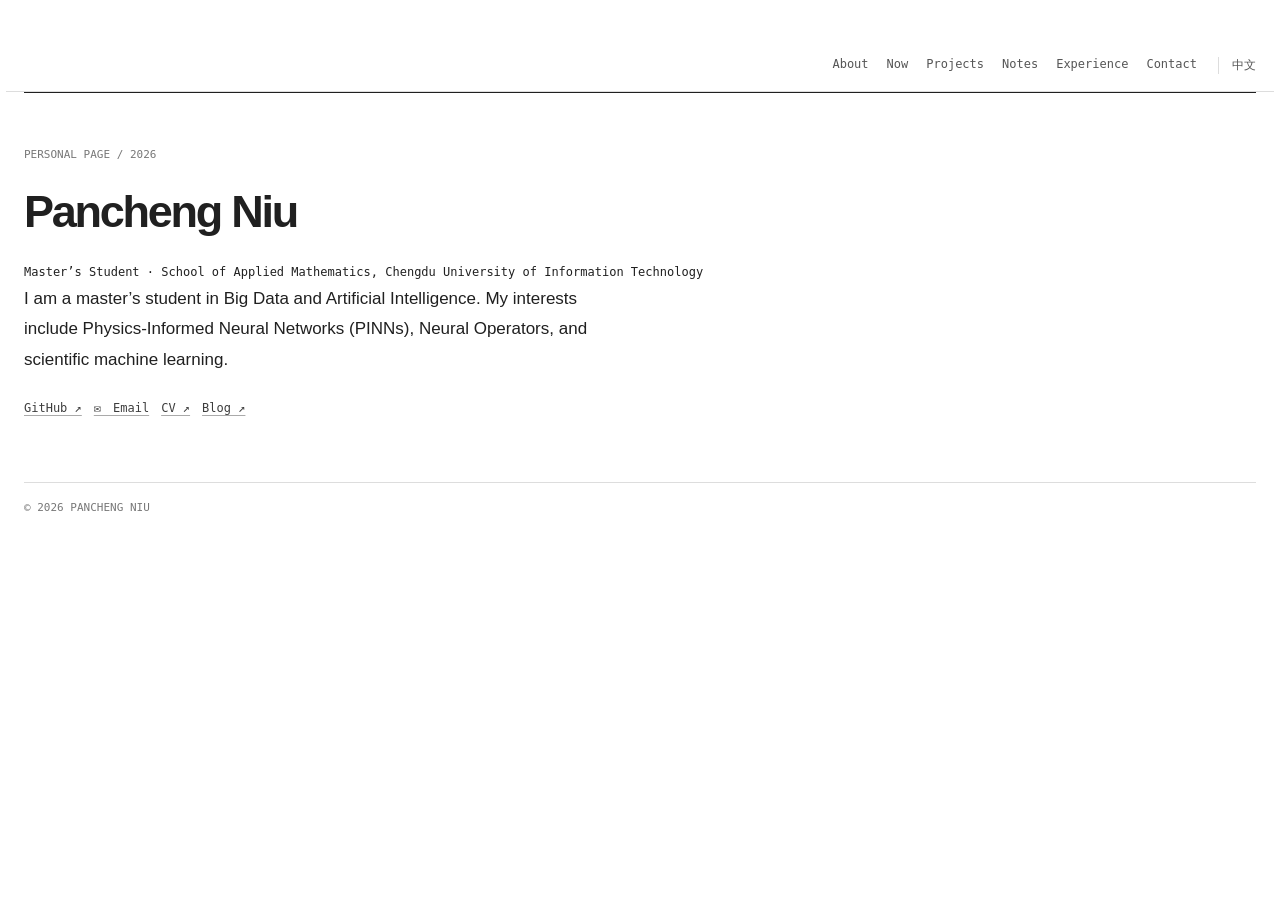
==== index.html @ 140b7eee "Initial personal website" ====
<!doctype html>
<html lang="zh-CN">
  <head>
    <meta charset="UTF-8" />
    <meta http-equiv="refresh" content="0; url=01-academic.html" />
    <title>你的名字</title>
  </head>
  <body>
    <p>正在打开主页：<a href="01-academic.html">点击进入</a></p>
  </body>
</html>
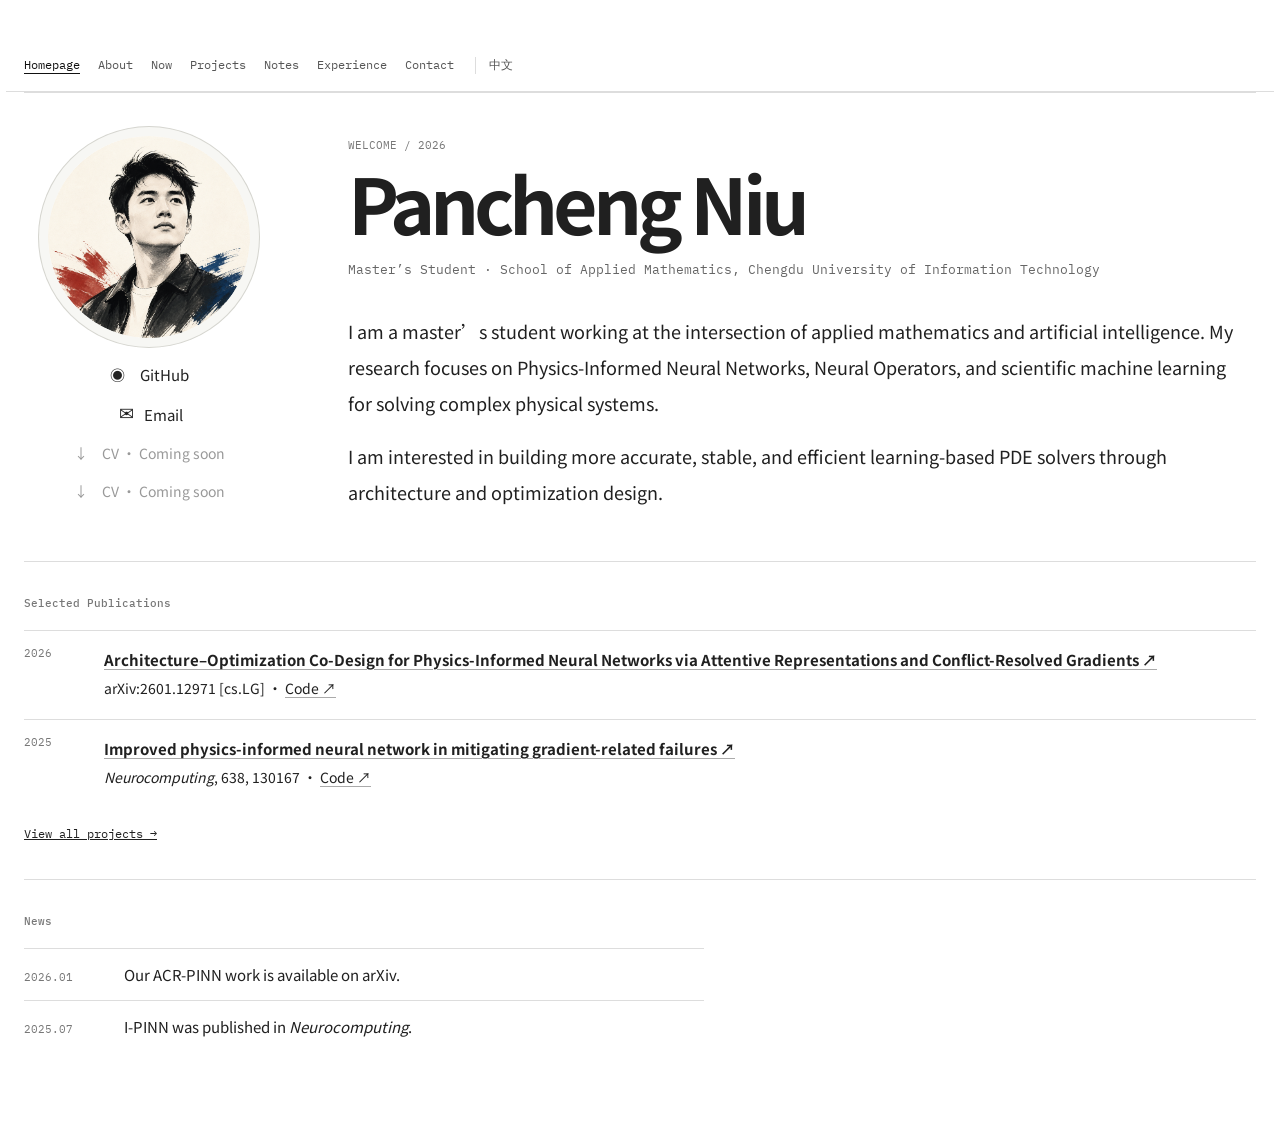
==== commit 501eb87b: "Add academic homepage and left navigation" ====
--- a/index.html
+++ b/index.html
@@ -1,11 +1 @@
-<!doctype html>
-<html lang="zh-CN">
-  <head>
-    <meta charset="UTF-8" />
-    <meta http-equiv="refresh" content="0; url=01-academic.html" />
-    <title>你的名字</title>
-  </head>
-  <body>
-    <p>正在打开主页：<a href="01-academic.html">点击进入</a></p>
-  </body>
-</html>
+<!doctype html><html lang="en"><head><meta charset="UTF-8"><meta name="viewport" content="width=device-width,initial-scale=1"><meta name="description" content="Pancheng Niu — Master’s Student in Applied Mathematics and AI"><title>Pancheng Niu | Homepage</title><link rel="preconnect" href="https://fonts.googleapis.com"><link rel="preconnect" href="https://fonts.gstatic.com" crossorigin><link href="https://fonts.googleapis.com/css2?family=IBM+Plex+Mono:wght@400;500&family=Noto+Sans+SC:wght@400;500;600;700&display=swap" rel="stylesheet"><link rel="stylesheet" href="layouts.css"><link rel="stylesheet" href="academic-color.css"></head><body class="academic"><main><header><a href="index.html">Pancheng Niu</a><nav><a class="active" href="index.html">Homepage</a><a href="about.html">About</a><a href="now.html">Now</a><a href="projects.html">Projects</a><a href="notes.html">Notes</a><a href="experience.html">Experience</a><a href="contact.html">Contact</a></nav></header><section class="home-intro"><aside><div class="home-avatar"></div><div class="profile-links"><a href="https://github.com/PanChengN" target="_blank" rel="noopener noreferrer">◉　GitHub</a><a href="mailto:niupancheng@163.com">✉　Email</a><span class="cv-placeholder">↓　CV · Coming soon</span></div></aside><div><p class="kicker">WELCOME / 2026</p><h1>Pancheng Niu</h1><p class="profile-role">Master’s Student · School of Applied Mathematics, Chengdu University of Information Technology</p><p class="home-copy">I am a master’s student working at the intersection of applied mathematics and artificial intelligence. My research focuses on Physics-Informed Neural Networks, Neural Operators, and scientific machine learning for solving complex physical systems.</p><p class="home-copy">I am interested in building more accurate, stable, and efficient learning-based PDE solvers through architecture and optimization design.</p></div></section><section class="home-section"><h2>Selected Publications</h2><article><time>2026</time><div><b><a href="https://arxiv.org/abs/2601.12971" target="_blank" rel="noopener noreferrer">Architecture–Optimization Co-Design for Physics-Informed Neural Networks via Attentive Representations and Conflict-Resolved Gradients ↗</a></b><p>arXiv:2601.12971 [cs.LG] · <a href="https://github.com/PanChengN/ACR-PINN" target="_blank" rel="noopener noreferrer">Code ↗</a></p></div></article><article><time>2025</time><div><b><a href="https://doi.org/10.1016/j.neucom.2025.130167" target="_blank" rel="noopener noreferrer">Improved physics-informed neural network in mitigating gradient-related failures ↗</a></b><p><em>Neurocomputing</em>, 638, 130167 · <a href="https://github.com/PanChengN/I-PINN" target="_blank" rel="noopener noreferrer">Code ↗</a></p></div></article><a class="home-more" href="projects.html">View all projects →</a></section><section class="home-section home-news"><h2>News</h2><p><time>2026.01</time>　Our ACR-PINN work is available on arXiv.</p><p><time>2025.07</time>　I-PINN was published in <em>Neurocomputing</em>.</p></section></main><script src="language.js"></script></body></html>
--- a/layouts.css
+++ b/layouts.css
@@ -0,0 +1 @@
+*{box-sizing:border-box}body{margin:0}.academic{--ink:#202020;--line:#ddd;font:15px/1.8 'Noto Sans SC',sans-serif;color:var(--ink)}.academic main{max-width:800px;margin:auto;padding:40px 24px}.academic header{display:flex;justify-content:space-between;padding-bottom:40px;font:12px 'IBM Plex Mono',monospace}.academic a{color:inherit}.academic .hero{border-top:1px solid;padding:55px 0 65px}.academic .kicker,.academic h2,.academic time,.academic footer{font:11px 'IBM Plex Mono',monospace;color:#747474}.academic h1{font-size:45px;letter-spacing:-.05em;margin:10px 0}.academic .role{font-family:'IBM Plex Mono',monospace;font-size:12px}.academic .hero>p:not(.kicker):not(.role){max-width:600px;font-size:17px}.academic .links{font:12px 'IBM Plex Mono',monospace;margin-top:25px;color:#176c48}.academic section:not(.hero){border-top:1px solid var(--line);padding:34px 0}.academic h2{font-weight:400;margin:0 0 20px}.academic section>p{max-width:680px;margin:0}.academic article{display:grid;grid-template-columns:80px 1fr;border-top:1px solid var(--line);padding:15px 0}.academic article:last-child{border-bottom:1px solid var(--line)}.academic article p{font-size:14px;margin:3px 0}.academic .note{border-top:1px solid var(--line);padding:13px 0;font:13px 'IBM Plex Mono',monospace}.academic footer{border-top:1px solid var(--line);padding-top:18px}.editorial{background:#f6f2e9;color:#1c1b18;font-family:'Noto Sans SC',sans-serif}.editorial main{max-width:1120px;margin:auto;padding:30px}.editorial header{display:flex;justify-content:space-between;font:13px 'DM Mono',monospace}.editorial header a{font-size:18px}.editorial a{color:inherit}.ed-hero{min-height:570px;position:relative;padding-top:100px;border-bottom:1px solid}.ed-hero>p:first-child,.label{font:11px 'DM Mono',monospace}.ed-hero h1{font-size:clamp(66px,10vw,140px);line-height:.84;letter-spacing:-.07em;margin:45px 0}.ed-hero h1 em{font-family:'DM Serif Display','Noto Serif SC',serif;font-weight:400}.ed-hero .intro{font-size:17px;max-width:360px}.circle{position:absolute;right:8%;bottom:70px;width:114px;height:114px;border:1px solid;border-radius:50%;display:grid;place-content:center;text-align:center;font:10px/1.5 'DM Mono',monospace}.ed-work{padding:30px 0 90px}.ed-work article{display:grid;grid-template-columns:210px 1fr 30px;align-items:center;border-bottom:1px solid;padding:20px 0}.block{height:115px;display:grid;place-content:center;font:15px 'DM Mono',monospace}.orange{background:#e89460}.blue{background:#a9c8db}.green{background:#b8ce89}.ed-work h2{font-size:29px;margin:0;letter-spacing:-.05em}.ed-work p{margin:4px 0;font:12px 'DM Mono',monospace}.ed-work b{font-size:24px;font-weight:400}.ed-about{border-top:1px solid;padding:32px 0 90px}.ed-about h2{max-width:770px;font-size:clamp(30px,4.5vw,59px);letter-spacing:-.06em;line-height:1.15}.ed-about a{font:12px 'DM Mono',monospace}.editorial footer{border-top:1px solid;padding-top:15px;font:12px 'DM Mono',monospace}.editorial footer span{float:right}.terminal{background:#101412;color:#d2dec7;font:15px/1.8 'IBM Plex Mono','Noto Sans SC',monospace}.terminal main{max-width:780px;margin:auto;padding:42px 24px}.terminal header{display:flex;justify-content:space-between;color:#81d49a;font-size:12px;margin-bottom:68px}.terminal header a,.terminal a{color:#8ce3a5}.command{color:#80c991;margin:31px 0 7px}.terminal h1{font-size:clamp(35px,7vw,60px);line-height:1.1;margin:0;color:#fff;letter-spacing:-.06em}.terminal i{font-style:normal;color:#80c991}.output{margin:0;max-width:620px}.terminal .links{color:#8ce3a5}.now{border-left:2px solid #80c991;background:#151d18;padding:14px 18px}.now span{color:#80c991;font-size:11px}.now p{margin:3px 0}.terminal-list{border-top:1px solid #334137}.terminal-list article{display:grid;grid-template-columns:78px 1fr;border-bottom:1px solid #334137;padding:15px 0}.terminal-list span{color:#7e8d80;font-size:12px}.terminal-list p{grid-column:2;margin:3px 0 0;color:#aab4a6;font-size:13px}.blink i{animation:blink 1s step-end infinite}@keyframes blink{50%{opacity:0}}.terminal footer{color:#728071;font-size:11px;margin-top:70px}@media(max-width:620px){.academic main,.editorial main,.terminal main{padding-left:18px;padding-right:18px}.academic header nav{display:none}.ed-hero{min-height:480px;padding-top:60px}.ed-hero h1{margin:35px 0}.circle{right:3%;bottom:40px;width:85px;height:85px;font-size:8px}.ed-work article{grid-template-columns:100px 1fr 25px}.block{height:75px}.ed-work h2{font-size:20px}.terminal header{margin-bottom:45px}.terminal-list article{grid-template-columns:55px 1fr}}
--- a/academic-color.css
+++ b/academic-color.css
@@ -0,0 +1,26 @@
+/* Final minimal monochrome theme. */
+.academic{min-height:100vh;background:#fff;color:#202020}
+.academic .hero{background:transparent;border-top:1px solid #202020;padding-left:0;padding-right:0}
+.academic .hero:after{display:none}
+.academic .links{color:#3d3d3d}
+.academic article{padding-left:0;padding-right:0;background:transparent!important}
+.academic .kicker,.academic h2,.academic time,.academic footer{color:#777}
+.academic section:not(.hero),.academic article,.academic .note,.academic footer{border-color:#ddd}
+.academic main{min-height:100vh}
+.academic .page-section{min-height:calc(100vh - 90px);padding:88px 0 80px;border-top:1px solid #202020}.academic .page-section h1{font-size:clamp(42px,7vw,68px);letter-spacing:-.06em;margin:12px 0 38px}.academic .page-section>p:not(.kicker):not(.note){font-size:18px;line-height:2;max-width:680px}.academic .page-section .now-grid{max-width:680px}.academic .page-section article{max-width:680px}
+.academic .profile-page{display:grid;grid-template-columns:250px minmax(0,1fr);gap:74px;min-height:calc(100vh - 90px);padding:72px 0;border-top:1px solid #202020}.academic .photo-placeholder{width:220px;aspect-ratio:1;background:linear-gradient(140deg,#eeeee9,#d7d7d0);border-radius:50%;border:9px solid #f7f7f4;box-shadow:0 0 0 1px #d5d5cf;display:grid;place-items:center;color:#777;text-align:center;font:13px/1.5 'IBM Plex Mono',monospace}.academic .profile-links{display:grid;gap:13px;margin-top:36px}.academic .profile-links a{color:#222;text-decoration:none;font-size:15px}.academic .profile-links a:hover{text-decoration:underline;text-underline-offset:4px}.academic .profile-content{max-width:630px}.academic .profile-content h1{font-size:clamp(42px,7vw,70px);letter-spacing:-.065em;line-height:1;margin:12px 0 20px}.academic .profile-role{font:13px 'IBM Plex Mono',monospace;color:#666;margin:0 0 35px}.academic .profile-content>p:not(.kicker):not(.profile-role){font-size:18px;line-height:2;margin:0 0 18px}.academic .profile-meta{border-top:1px solid #ddd;margin-top:42px;padding-top:16px;display:grid;grid-template-columns:repeat(3,1fr);gap:14px}.academic .profile-meta span{font:11px 'IBM Plex Mono',monospace;color:#777}.academic .profile-meta p{font-size:14px;margin:4px 0 0}
+.academic header{position:sticky;top:0;z-index:10;margin:0 -18px;padding:17px 18px;background:rgba(255,255,255,.94);border-bottom:1px solid #ddd;backdrop-filter:blur(8px)}
+.academic header>a{display:none}.academic header{justify-content:flex-start}
+.academic header nav{display:flex;gap:18px}.academic header nav a{font:12px 'IBM Plex Mono',monospace;color:#555;text-decoration:none}.academic header nav a:hover{color:#111;text-decoration:underline;text-underline-offset:4px}
+.academic header nav a.active{color:#111;text-decoration:underline;text-underline-offset:4px}
+.academic .lang-toggle{border:0;border-left:1px solid #ddd;margin-left:3px;padding:0 0 0 13px;background:transparent;color:#555;font:12px 'IBM Plex Mono',monospace;cursor:pointer}.academic .lang-toggle:hover{color:#111}
+.academic header a,.academic .links a,.academic article a,.academic .note a,.academic #contact a,.academic footer a{color:inherit;text-decoration-color:#aaa;text-underline-offset:3px}
+.academic .now-grid{display:grid;grid-template-columns:repeat(3,1fr);gap:16px;border-top:1px solid #ddd;border-bottom:1px solid #ddd;padding:15px 0}.academic .now-grid p{margin:0;font-size:14px}.academic .now-grid span{display:block;color:#777;font:11px 'IBM Plex Mono',monospace;margin-bottom:5px}
+@media(max-width:620px){.academic header{margin:0 -18px;padding:14px 18px}.academic header nav{display:flex;gap:12px;overflow-x:auto;white-space:nowrap}.academic header nav a{font-size:10px}.academic .now-grid{grid-template-columns:1fr;gap:14px}.academic .profile-page{grid-template-columns:1fr;gap:42px;padding:48px 0}.academic .photo-placeholder{width:175px}.academic .profile-links{margin-top:24px}.academic .profile-content>p:not(.kicker):not(.profile-role){font-size:16px}.academic .profile-meta{grid-template-columns:1fr;gap:14px}}
+.academic .profile-side{display:flex;flex-direction:column;align-items:center}.academic .photo-placeholder{background:#efede6 url('assets/pancheng-niu-avatar.png') center/cover no-repeat}.academic .photo-placeholder span{display:none}.academic .profile-links{width:220px;margin-top:8px}.academic .profile-links a{display:flex;justify-content:center}
+.academic .profile-links .cv-placeholder{display:flex;justify-content:center;color:#999;font-size:14px}
+.academic .profile-links .email-icon{display:inline-grid;place-items:center;width:21px;height:21px;font-size:18px;line-height:1;margin-right:7px}
+.academic main{max-width:1400px}
+.academic .page-section>p:not(.kicker):not(.note),.academic .page-section .now-grid,.academic .page-section article{max-width:1100px}.academic .profile-content{max-width:900px}
+.academic #projects .page-section article,.academic .page-section article{max-width:1280px}
+.academic .home-intro{display:grid;grid-template-columns:250px minmax(0,1fr);gap:74px;padding:70px 0 65px;border-top:1px solid #202020}.academic .home-avatar{width:220px;aspect-ratio:1;border-radius:50%;border:9px solid #f7f7f4;box-shadow:0 0 0 1px #d5d5cf;background:#efede6 url('assets/pancheng-niu-avatar.png') center/cover no-repeat}.academic .home-intro aside{display:flex;flex-direction:column;align-items:center}.academic .home-intro .profile-links{width:220px;margin-top:14px}.academic .home-intro .profile-links a{display:flex;justify-content:center}.academic .home-intro h1{font-size:clamp(44px,6vw,78px);line-height:1;letter-spacing:-.065em;margin:12px 0 20px}.academic .home-copy{max-width:900px;font-size:18px;line-height:2;margin:0 0 17px}.academic .home-section{padding:37px 0 46px;border-top:1px solid #ddd;max-width:1280px}.academic .home-section h2{font:500 11px 'IBM Plex Mono',monospace;color:#777;margin:0 0 20px}.academic .home-section article{max-width:none}.academic .home-more{display:inline-block;margin-top:18px;color:#202020;font:12px 'IBM Plex Mono',monospace}.academic .home-news p{margin:0;padding:12px 0;border-top:1px solid #ddd}.academic .home-news time{display:inline-block;width:85px}@media(max-width:620px){.academic .home-intro{grid-template-columns:1fr;gap:40px;padding:48px 0}.academic .home-intro .home-avatar{width:175px}.academic .home-copy{font-size:16px}.academic .home-section{padding:30px 0}.academic .home-news time{width:76px}}
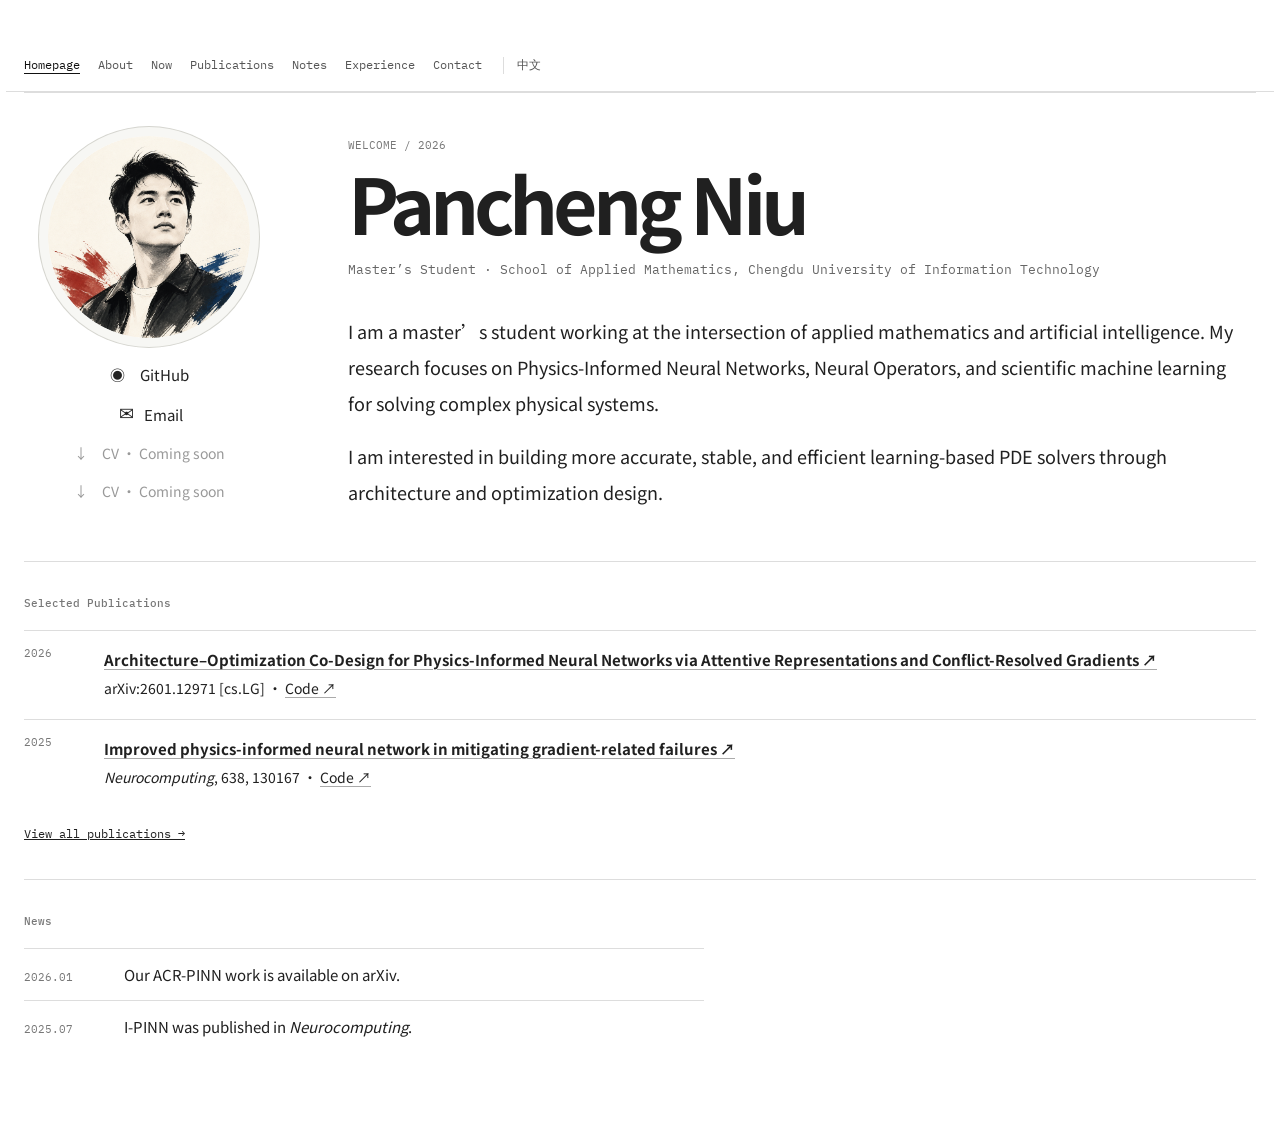
==== commit f45df234: "Rename projects navigation to publications" ====
--- a/index.html
+++ b/index.html
@@ -1 +1 @@
-<!doctype html><html lang="en"><head><meta charset="UTF-8"><meta name="viewport" content="width=device-width,initial-scale=1"><meta name="description" content="Pancheng Niu — Master’s Student in Applied Mathematics and AI"><title>Pancheng Niu | Homepage</title><link rel="preconnect" href="https://fonts.googleapis.com"><link rel="preconnect" href="https://fonts.gstatic.com" crossorigin><link href="https://fonts.googleapis.com/css2?family=IBM+Plex+Mono:wght@400;500&family=Noto+Sans+SC:wght@400;500;600;700&display=swap" rel="stylesheet"><link rel="stylesheet" href="layouts.css"><link rel="stylesheet" href="academic-color.css"></head><body class="academic"><main><header><a href="index.html">Pancheng Niu</a><nav><a class="active" href="index.html">Homepage</a><a href="about.html">About</a><a href="now.html">Now</a><a href="projects.html">Projects</a><a href="notes.html">Notes</a><a href="experience.html">Experience</a><a href="contact.html">Contact</a></nav></header><section class="home-intro"><aside><div class="home-avatar"></div><div class="profile-links"><a href="https://github.com/PanChengN" target="_blank" rel="noopener noreferrer">◉　GitHub</a><a href="mailto:niupancheng@163.com">✉　Email</a><span class="cv-placeholder">↓　CV · Coming soon</span></div></aside><div><p class="kicker">WELCOME / 2026</p><h1>Pancheng Niu</h1><p class="profile-role">Master’s Student · School of Applied Mathematics, Chengdu University of Information Technology</p><p class="home-copy">I am a master’s student working at the intersection of applied mathematics and artificial intelligence. My research focuses on Physics-Informed Neural Networks, Neural Operators, and scientific machine learning for solving complex physical systems.</p><p class="home-copy">I am interested in building more accurate, stable, and efficient learning-based PDE solvers through architecture and optimization design.</p></div></section><section class="home-section"><h2>Selected Publications</h2><article><time>2026</time><div><b><a href="https://arxiv.org/abs/2601.12971" target="_blank" rel="noopener noreferrer">Architecture–Optimization Co-Design for Physics-Informed Neural Networks via Attentive Representations and Conflict-Resolved Gradients ↗</a></b><p>arXiv:2601.12971 [cs.LG] · <a href="https://github.com/PanChengN/ACR-PINN" target="_blank" rel="noopener noreferrer">Code ↗</a></p></div></article><article><time>2025</time><div><b><a href="https://doi.org/10.1016/j.neucom.2025.130167" target="_blank" rel="noopener noreferrer">Improved physics-informed neural network in mitigating gradient-related failures ↗</a></b><p><em>Neurocomputing</em>, 638, 130167 · <a href="https://github.com/PanChengN/I-PINN" target="_blank" rel="noopener noreferrer">Code ↗</a></p></div></article><a class="home-more" href="projects.html">View all projects →</a></section><section class="home-section home-news"><h2>News</h2><p><time>2026.01</time>　Our ACR-PINN work is available on arXiv.</p><p><time>2025.07</time>　I-PINN was published in <em>Neurocomputing</em>.</p></section></main><script src="language.js"></script></body></html>
+<!doctype html><html lang="en"><head><meta charset="UTF-8"><meta name="viewport" content="width=device-width,initial-scale=1"><meta name="description" content="Pancheng Niu — Master’s Student in Applied Mathematics and AI"><title>Pancheng Niu | Homepage</title><link rel="preconnect" href="https://fonts.googleapis.com"><link rel="preconnect" href="https://fonts.gstatic.com" crossorigin><link href="https://fonts.googleapis.com/css2?family=IBM+Plex+Mono:wght@400;500&family=Noto+Sans+SC:wght@400;500;600;700&display=swap" rel="stylesheet"><link rel="stylesheet" href="layouts.css"><link rel="stylesheet" href="academic-color.css"></head><body class="academic"><main><header><a href="index.html">Pancheng Niu</a><nav><a class="active" href="index.html">Homepage</a><a href="about.html">About</a><a href="now.html">Now</a><a href="projects.html">Publications</a><a href="notes.html">Notes</a><a href="experience.html">Experience</a><a href="contact.html">Contact</a></nav></header><section class="home-intro"><aside><div class="home-avatar"></div><div class="profile-links"><a href="https://github.com/PanChengN" target="_blank" rel="noopener noreferrer">◉　GitHub</a><a href="mailto:niupancheng@163.com">✉　Email</a><span class="cv-placeholder">↓　CV · Coming soon</span></div></aside><div><p class="kicker">WELCOME / 2026</p><h1>Pancheng Niu</h1><p class="profile-role">Master’s Student · School of Applied Mathematics, Chengdu University of Information Technology</p><p class="home-copy">I am a master’s student working at the intersection of applied mathematics and artificial intelligence. My research focuses on Physics-Informed Neural Networks, Neural Operators, and scientific machine learning for solving complex physical systems.</p><p class="home-copy">I am interested in building more accurate, stable, and efficient learning-based PDE solvers through architecture and optimization design.</p></div></section><section class="home-section"><h2>Selected Publications</h2><article><time>2026</time><div><b><a href="https://arxiv.org/abs/2601.12971" target="_blank" rel="noopener noreferrer">Architecture–Optimization Co-Design for Physics-Informed Neural Networks via Attentive Representations and Conflict-Resolved Gradients ↗</a></b><p>arXiv:2601.12971 [cs.LG] · <a href="https://github.com/PanChengN/ACR-PINN" target="_blank" rel="noopener noreferrer">Code ↗</a></p></div></article><article><time>2025</time><div><b><a href="https://doi.org/10.1016/j.neucom.2025.130167" target="_blank" rel="noopener noreferrer">Improved physics-informed neural network in mitigating gradient-related failures ↗</a></b><p><em>Neurocomputing</em>, 638, 130167 · <a href="https://github.com/PanChengN/I-PINN" target="_blank" rel="noopener noreferrer">Code ↗</a></p></div></article><a class="home-more" href="projects.html">View all publications →</a></section><section class="home-section home-news"><h2>News</h2><p><time>2026.01</time>　Our ACR-PINN work is available on arXiv.</p><p><time>2025.07</time>　I-PINN was published in <em>Neurocomputing</em>.</p></section></main><script src="language.js"></script></body></html>
--- a/academic-color.css
+++ b/academic-color.css
@@ -24,3 +24,6 @@
 .academic .page-section>p:not(.kicker):not(.note),.academic .page-section .now-grid,.academic .page-section article{max-width:1100px}.academic .profile-content{max-width:900px}
 .academic #projects .page-section article,.academic .page-section article{max-width:1280px}
 .academic .home-intro{display:grid;grid-template-columns:250px minmax(0,1fr);gap:74px;padding:70px 0 65px;border-top:1px solid #202020}.academic .home-avatar{width:220px;aspect-ratio:1;border-radius:50%;border:9px solid #f7f7f4;box-shadow:0 0 0 1px #d5d5cf;background:#efede6 url('assets/pancheng-niu-avatar.png') center/cover no-repeat}.academic .home-intro aside{display:flex;flex-direction:column;align-items:center}.academic .home-intro .profile-links{width:220px;margin-top:14px}.academic .home-intro .profile-links a{display:flex;justify-content:center}.academic .home-intro h1{font-size:clamp(44px,6vw,78px);line-height:1;letter-spacing:-.065em;margin:12px 0 20px}.academic .home-copy{max-width:900px;font-size:18px;line-height:2;margin:0 0 17px}.academic .home-section{padding:37px 0 46px;border-top:1px solid #ddd;max-width:1280px}.academic .home-section h2{font:500 11px 'IBM Plex Mono',monospace;color:#777;margin:0 0 20px}.academic .home-section article{max-width:none}.academic .home-more{display:inline-block;margin-top:18px;color:#202020;font:12px 'IBM Plex Mono',monospace}.academic .home-news p{margin:0;padding:12px 0;border-top:1px solid #ddd}.academic .home-news time{display:inline-block;width:85px}@media(max-width:620px){.academic .home-intro{grid-template-columns:1fr;gap:40px;padding:48px 0}.academic .home-intro .home-avatar{width:175px}.academic .home-copy{font-size:16px}.academic .home-section{padding:30px 0}.academic .home-news time{width:76px}}
+.academic .publications{max-width:1360px}.academic .publication-list{border-top:1px solid #ddd;padding-top:8px}.academic .publication-list article{display:grid;grid-template-columns:22px minmax(0,1fr);gap:10px;max-width:none;padding:18px 0 20px;border-bottom:0}.academic .pub-bullet{font-size:23px;line-height:1.3;color:#4d5359}.academic .pub-title,.academic .pub-authors,.academic .pub-venue{margin:0}.academic .pub-title{font-size:20px;line-height:1.5;font-weight:500;color:#4d5359}.academic .pub-title a{color:inherit;text-decoration:none}.academic .pub-title a:hover,.academic .pub-venue a:hover{text-decoration:underline;text-underline-offset:4px}.academic .pub-tag{display:inline-block;border-radius:5px;padding:1px 7px;color:#fff;font:500 13px 'IBM Plex Mono',monospace;vertical-align:2px;text-shadow:0 1px 1px rgba(0,0,0,.18)}.academic .pub-tag.green{background:#20cf70}.academic .pub-tag.amber{background:#c99a1c}.academic .pub-authors{margin-top:4px;font-size:19px;line-height:1.5;color:#4d5359}.academic .pub-authors strong{font-weight:700;color:#30363b}.academic .pub-venue{margin-top:3px;font-size:18px;line-height:1.5;color:#4d5359}.academic .pub-venue em{font-weight:600}.academic .pub-venue span{color:#d51c47;font-weight:600}.academic .pub-venue a{color:#4d5359;text-underline-offset:3px}@media(max-width:620px){.academic .pub-title{font-size:17px}.academic .pub-authors,.academic .pub-venue{font-size:16px}.academic .publication-list article{grid-template-columns:14px minmax(0,1fr);gap:7px}.academic .pub-tag{font-size:11px}}
+.academic .pub-venue .code-link{color:#226ab1;font-weight:600}
+.academic .pub-legend{display:flex;gap:9px;align-items:center;margin:-18px 0 26px;font:12px 'IBM Plex Mono',monospace;color:#777}.academic .pub-legend b{font-weight:500}.academic .legend-preprint{color:#20a95d}.academic .legend-published{color:#a87c10}.academic .legend-code{color:#226ab1}
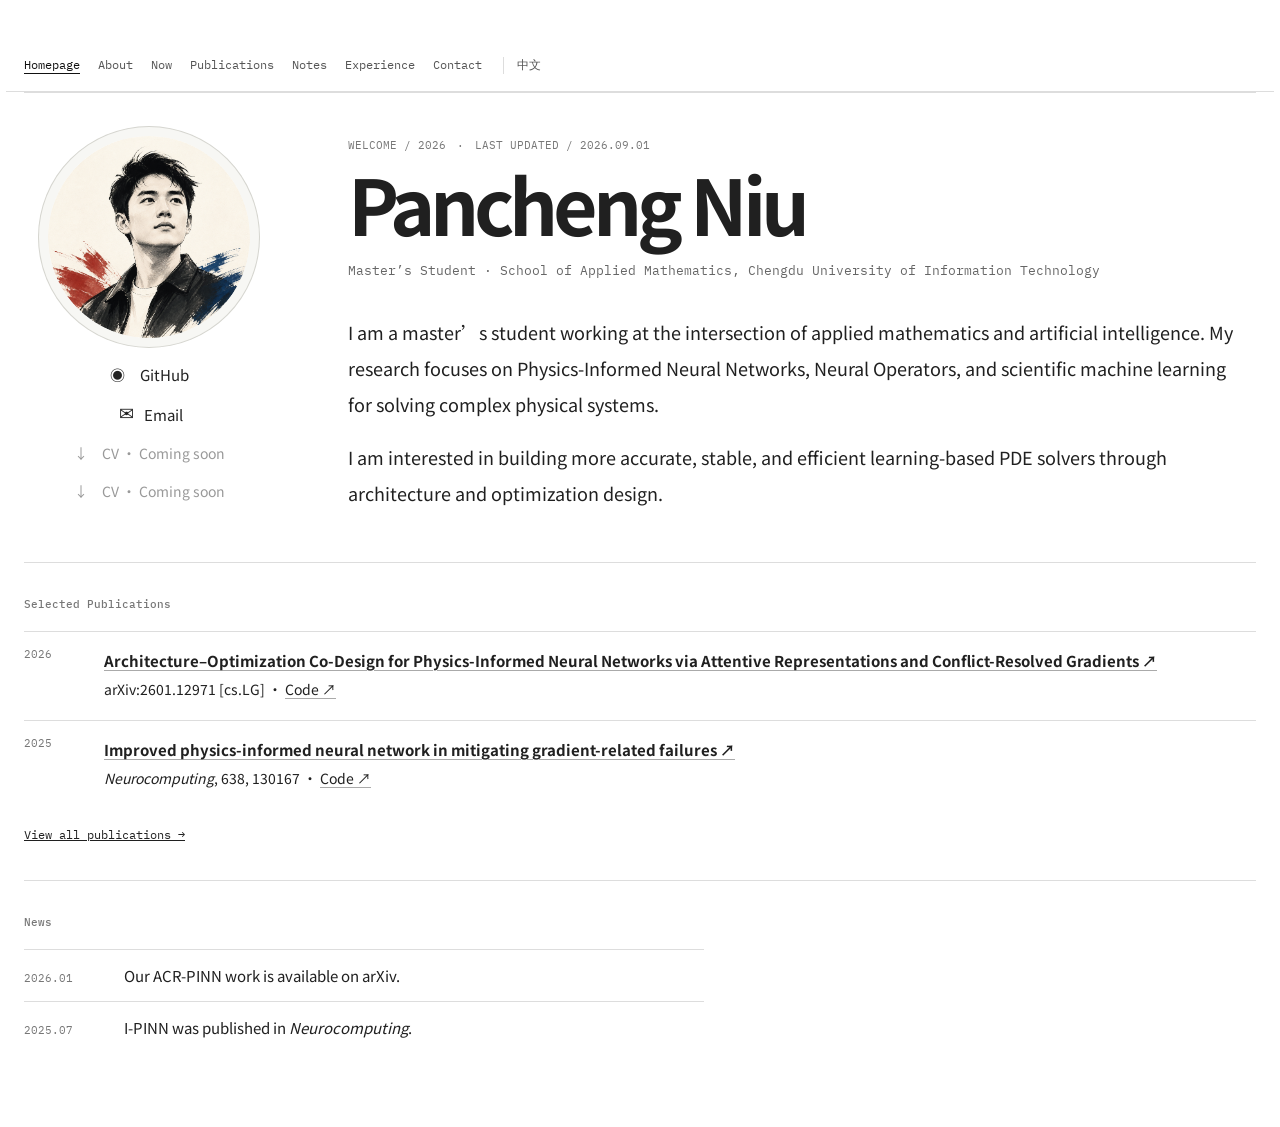
==== commit e9f71ae9: "Show homepage last updated date" ====
--- a/index.html
+++ b/index.html
@@ -1 +1 @@
-<!doctype html><html lang="en"><head><meta charset="UTF-8"><meta name="viewport" content="width=device-width,initial-scale=1"><meta name="description" content="Pancheng Niu — Master’s Student in Applied Mathematics and AI"><title>Pancheng Niu | Homepage</title><link rel="preconnect" href="https://fonts.googleapis.com"><link rel="preconnect" href="https://fonts.gstatic.com" crossorigin><link href="https://fonts.googleapis.com/css2?family=IBM+Plex+Mono:wght@400;500&family=Noto+Sans+SC:wght@400;500;600;700&display=swap" rel="stylesheet"><link rel="stylesheet" href="layouts.css"><link rel="stylesheet" href="academic-color.css"></head><body class="academic"><main><header><a href="index.html">Pancheng Niu</a><nav><a class="active" href="index.html">Homepage</a><a href="about.html">About</a><a href="now.html">Now</a><a href="projects.html">Publications</a><a href="notes.html">Notes</a><a href="experience.html">Experience</a><a href="contact.html">Contact</a></nav></header><section class="home-intro"><aside><div class="home-avatar"></div><div class="profile-links"><a href="https://github.com/PanChengN" target="_blank" rel="noopener noreferrer">◉　GitHub</a><a href="mailto:niupancheng@163.com">✉　Email</a><span class="cv-placeholder">↓　CV · Coming soon</span></div></aside><div><p class="kicker">WELCOME / 2026</p><h1>Pancheng Niu</h1><p class="profile-role">Master’s Student · School of Applied Mathematics, Chengdu University of Information Technology</p><p class="home-copy">I am a master’s student working at the intersection of applied mathematics and artificial intelligence. My research focuses on Physics-Informed Neural Networks, Neural Operators, and scientific machine learning for solving complex physical systems.</p><p class="home-copy">I am interested in building more accurate, stable, and efficient learning-based PDE solvers through architecture and optimization design.</p></div></section><section class="home-section"><h2>Selected Publications</h2><article><time>2026</time><div><b><a href="https://arxiv.org/abs/2601.12971" target="_blank" rel="noopener noreferrer">Architecture–Optimization Co-Design for Physics-Informed Neural Networks via Attentive Representations and Conflict-Resolved Gradients ↗</a></b><p>arXiv:2601.12971 [cs.LG] · <a href="https://github.com/PanChengN/ACR-PINN" target="_blank" rel="noopener noreferrer">Code ↗</a></p></div></article><article><time>2025</time><div><b><a href="https://doi.org/10.1016/j.neucom.2025.130167" target="_blank" rel="noopener noreferrer">Improved physics-informed neural network in mitigating gradient-related failures ↗</a></b><p><em>Neurocomputing</em>, 638, 130167 · <a href="https://github.com/PanChengN/I-PINN" target="_blank" rel="noopener noreferrer">Code ↗</a></p></div></article><a class="home-more" href="projects.html">View all publications →</a></section><section class="home-section home-news"><h2>News</h2><p><time>2026.01</time>　Our ACR-PINN work is available on arXiv.</p><p><time>2025.07</time>　I-PINN was published in <em>Neurocomputing</em>.</p></section></main><script src="language.js"></script></body></html>
+<!doctype html><html lang="en"><head><meta charset="UTF-8"><meta name="viewport" content="width=device-width,initial-scale=1"><meta name="description" content="Pancheng Niu — Master’s Student in Applied Mathematics and AI"><title>Pancheng Niu | Homepage</title><link rel="preconnect" href="https://fonts.googleapis.com"><link rel="preconnect" href="https://fonts.gstatic.com" crossorigin><link href="https://fonts.googleapis.com/css2?family=IBM+Plex+Mono:wght@400;500&family=Noto+Sans+SC:wght@400;500;600;700&display=swap" rel="stylesheet"><link rel="stylesheet" href="layouts.css"><link rel="stylesheet" href="academic-color.css"></head><body class="academic"><main><header><a href="index.html">Pancheng Niu</a><nav><a class="active" href="index.html">Homepage</a><a href="about.html">About</a><a href="now.html">Now</a><a href="projects.html">Publications</a><a href="notes.html">Notes</a><a href="experience.html">Experience</a><a href="contact.html">Contact</a></nav></header><section class="home-intro"><aside><div class="home-avatar"></div><div class="profile-links"><a href="https://github.com/PanChengN" target="_blank" rel="noopener noreferrer">◉　GitHub</a><a href="mailto:niupancheng@163.com">✉　Email</a><span class="cv-placeholder">↓　CV · Coming soon</span></div></aside><div><p class="kicker">WELCOME / 2026　·　LAST UPDATED / 2026.09.01</p><h1>Pancheng Niu</h1><p class="profile-role">Master’s Student · School of Applied Mathematics, Chengdu University of Information Technology</p><p class="home-copy">I am a master’s student working at the intersection of applied mathematics and artificial intelligence. My research focuses on Physics-Informed Neural Networks, Neural Operators, and scientific machine learning for solving complex physical systems.</p><p class="home-copy">I am interested in building more accurate, stable, and efficient learning-based PDE solvers through architecture and optimization design.</p></div></section><section class="home-section"><h2>Selected Publications</h2><article><time>2026</time><div><b><a href="https://arxiv.org/abs/2601.12971" target="_blank" rel="noopener noreferrer">Architecture–Optimization Co-Design for Physics-Informed Neural Networks via Attentive Representations and Conflict-Resolved Gradients ↗</a></b><p>arXiv:2601.12971 [cs.LG] · <a href="https://github.com/PanChengN/ACR-PINN" target="_blank" rel="noopener noreferrer">Code ↗</a></p></div></article><article><time>2025</time><div><b><a href="https://doi.org/10.1016/j.neucom.2025.130167" target="_blank" rel="noopener noreferrer">Improved physics-informed neural network in mitigating gradient-related failures ↗</a></b><p><em>Neurocomputing</em>, 638, 130167 · <a href="https://github.com/PanChengN/I-PINN" target="_blank" rel="noopener noreferrer">Code ↗</a></p></div></article><a class="home-more" href="projects.html">View all publications →</a></section><section class="home-section home-news"><h2>News</h2><p><time>2026.01</time>　Our ACR-PINN work is available on arXiv.</p><p><time>2025.07</time>　I-PINN was published in <em>Neurocomputing</em>.</p></section></main><script src="language.js"></script></body></html>
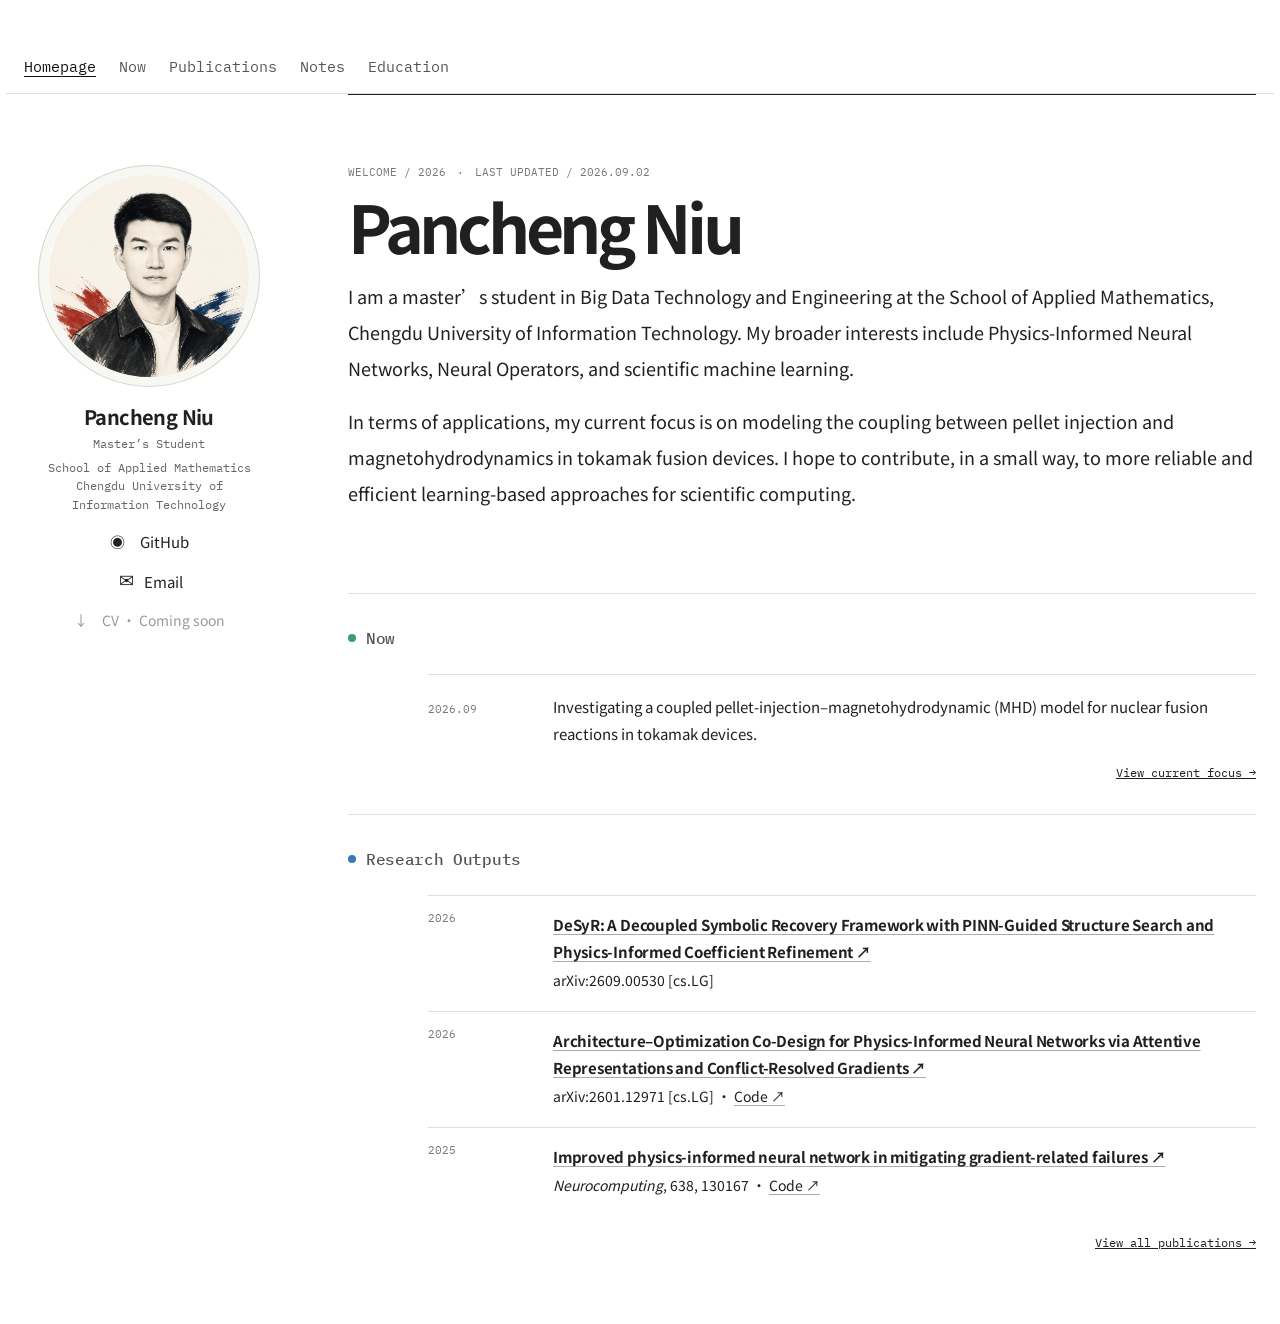
==== commit 805b9cce: "Add DeSyR preprint" ====
--- a/index.html
+++ b/index.html
@@ -1 +1,71 @@
-<!doctype html><html lang="en"><head><meta charset="UTF-8"><meta name="viewport" content="width=device-width,initial-scale=1"><meta name="description" content="Pancheng Niu — Master’s Student in Applied Mathematics and AI"><title>Pancheng Niu | Homepage</title><link rel="preconnect" href="https://fonts.googleapis.com"><link rel="preconnect" href="https://fonts.gstatic.com" crossorigin><link href="https://fonts.googleapis.com/css2?family=IBM+Plex+Mono:wght@400;500&family=Noto+Sans+SC:wght@400;500;600;700&display=swap" rel="stylesheet"><link rel="stylesheet" href="layouts.css"><link rel="stylesheet" href="academic-color.css"></head><body class="academic"><main><header><a href="index.html">Pancheng Niu</a><nav><a class="active" href="index.html">Homepage</a><a href="about.html">About</a><a href="now.html">Now</a><a href="projects.html">Publications</a><a href="notes.html">Notes</a><a href="experience.html">Experience</a><a href="contact.html">Contact</a></nav></header><section class="home-intro"><aside><div class="home-avatar"></div><div class="profile-links"><a href="https://github.com/PanChengN" target="_blank" rel="noopener noreferrer">◉　GitHub</a><a href="mailto:niupancheng@163.com">✉　Email</a><span class="cv-placeholder">↓　CV · Coming soon</span></div></aside><div><p class="kicker">WELCOME / 2026　·　LAST UPDATED / 2026.09.01</p><h1>Pancheng Niu</h1><p class="profile-role">Master’s Student · School of Applied Mathematics, Chengdu University of Information Technology</p><p class="home-copy">I am a master’s student working at the intersection of applied mathematics and artificial intelligence. My research focuses on Physics-Informed Neural Networks, Neural Operators, and scientific machine learning for solving complex physical systems.</p><p class="home-copy">I am interested in building more accurate, stable, and efficient learning-based PDE solvers through architecture and optimization design.</p></div></section><section class="home-section"><h2>Selected Publications</h2><article><time>2026</time><div><b><a href="https://arxiv.org/abs/2601.12971" target="_blank" rel="noopener noreferrer">Architecture–Optimization Co-Design for Physics-Informed Neural Networks via Attentive Representations and Conflict-Resolved Gradients ↗</a></b><p>arXiv:2601.12971 [cs.LG] · <a href="https://github.com/PanChengN/ACR-PINN" target="_blank" rel="noopener noreferrer">Code ↗</a></p></div></article><article><time>2025</time><div><b><a href="https://doi.org/10.1016/j.neucom.2025.130167" target="_blank" rel="noopener noreferrer">Improved physics-informed neural network in mitigating gradient-related failures ↗</a></b><p><em>Neurocomputing</em>, 638, 130167 · <a href="https://github.com/PanChengN/I-PINN" target="_blank" rel="noopener noreferrer">Code ↗</a></p></div></article><a class="home-more" href="projects.html">View all publications →</a></section><section class="home-section home-news"><h2>News</h2><p><time>2026.01</time>　Our ACR-PINN work is available on arXiv.</p><p><time>2025.07</time>　I-PINN was published in <em>Neurocomputing</em>.</p></section></main><script src="language.js"></script></body></html>
+<!doctype html>
+<html lang="en">
+<head>
+  <meta charset="UTF-8">
+  <meta name="viewport" content="width=device-width,initial-scale=1">
+  <meta name="description" content="Pancheng Niu — Master's student in scientific machine learning">
+  <title>Pancheng Niu | Homepage</title>
+  <link rel="preconnect" href="https://fonts.googleapis.com">
+  <link rel="preconnect" href="https://fonts.gstatic.com" crossorigin>
+  <link href="https://fonts.googleapis.com/css2?family=IBM+Plex+Mono:wght@400;500&family=Noto+Sans+SC:wght@400;500;600;700&display=swap" rel="stylesheet">
+  <link rel="stylesheet" href="layouts.css">
+  <link rel="stylesheet" href="academic-color.css">
+</head>
+<body class="academic">
+  <main>
+    <header>
+      <a href="index.html">Pancheng Niu</a>
+      <nav>
+        <a class="active" href="index.html">Homepage</a>
+        <a href="now.html">Now</a>
+        <a href="projects.html">Publications</a>
+        <a href="notes.html">Notes</a>
+        <a href="experience.html">Education</a>
+      </nav>
+    </header>
+    <section class="home-intro">
+      <aside>
+        <div class="home-avatar"></div>
+        <div class="profile-links">
+          <a href="https://github.com/PanChengN" target="_blank" rel="noopener noreferrer">◉　GitHub</a>
+          <a href="mailto:niupancheng@163.com">✉　Email</a>
+          <span class="cv-placeholder">↓　CV · Coming soon</span>
+        </div>
+      </aside>
+      <div>
+        <p class="kicker">WELCOME / 2026　·　LAST UPDATED / 2026.09.02</p>
+        <h1>Pancheng Niu</h1>
+        <p class="profile-role">Master’s Student · School of Applied Mathematics, Chengdu University of Information Technology</p>
+        <p class="home-copy">I am a master’s student in Big Data Technology and Engineering at the School of Applied Mathematics, Chengdu University of Information Technology. My broader interests include Physics-Informed Neural Networks, Neural Operators, and scientific machine learning.</p>
+        <p class="home-copy">In terms of applications, my current focus is on modeling the coupling between pellet injection and magnetohydrodynamics in tokamak fusion devices. I hope to contribute, in a small way, to more reliable and efficient learning-based approaches for scientific computing.</p>
+      </div>
+    </section>
+    <section class="home-section">
+      <h2>Research Outputs</h2>
+      <article>
+        <time>2026</time>
+        <div>
+          <b><a href="https://arxiv.org/abs/2609.00530" target="_blank" rel="noopener noreferrer">DeSyR: A Decoupled Symbolic Recovery Framework with PINN-Guided Structure Search and Physics-Informed Coefficient Refinement ↗</a></b>
+          <p>arXiv:2609.00530 [cs.LG]</p>
+        </div>
+      </article>
+      <article>
+        <time>2026</time>
+        <div>
+          <b><a href="https://arxiv.org/abs/2601.12971" target="_blank" rel="noopener noreferrer">Architecture–Optimization Co-Design for Physics-Informed Neural Networks via Attentive Representations and Conflict-Resolved Gradients ↗</a></b>
+          <p>arXiv:2601.12971 [cs.LG] · <a href="https://github.com/PanChengN/ACR-PINN" target="_blank" rel="noopener noreferrer">Code ↗</a></p>
+        </div>
+      </article>
+      <article>
+        <time>2025</time>
+        <div>
+          <b><a href="https://doi.org/10.1016/j.neucom.2025.130167" target="_blank" rel="noopener noreferrer">Improved physics-informed neural network in mitigating gradient-related failures ↗</a></b>
+          <p><em>Neurocomputing</em>, 638, 130167 · <a href="https://github.com/PanChengN/I-PINN" target="_blank" rel="noopener noreferrer">Code ↗</a></p>
+        </div>
+      </article>
+      <a class="home-more" href="projects.html">View all publications →</a>
+    </section>
+  </main>
+  <script src="language.js"></script>
+</body>
+</html>
--- a/academic-color.css
+++ b/academic-color.css
@@ -1,5 +1,7 @@
 /* Final minimal monochrome theme. */
 .academic{min-height:100vh;background:#fff;color:#202020}
+.academic{opacity:1;transition:opacity .18s ease}
+.academic.language-loading{opacity:0}
 .academic .hero{background:transparent;border-top:1px solid #202020;padding-left:0;padding-right:0}
 .academic .hero:after{display:none}
 .academic .links{color:#3d3d3d}
@@ -17,13 +19,127 @@
 .academic header a,.academic .links a,.academic article a,.academic .note a,.academic #contact a,.academic footer a{color:inherit;text-decoration-color:#aaa;text-underline-offset:3px}
 .academic .now-grid{display:grid;grid-template-columns:repeat(3,1fr);gap:16px;border-top:1px solid #ddd;border-bottom:1px solid #ddd;padding:15px 0}.academic .now-grid p{margin:0;font-size:14px}.academic .now-grid span{display:block;color:#777;font:11px 'IBM Plex Mono',monospace;margin-bottom:5px}
 @media(max-width:620px){.academic header{margin:0 -18px;padding:14px 18px}.academic header nav{display:flex;gap:12px;overflow-x:auto;white-space:nowrap}.academic header nav a{font-size:10px}.academic .now-grid{grid-template-columns:1fr;gap:14px}.academic .profile-page{grid-template-columns:1fr;gap:42px;padding:48px 0}.academic .photo-placeholder{width:175px}.academic .profile-links{margin-top:24px}.academic .profile-content>p:not(.kicker):not(.profile-role){font-size:16px}.academic .profile-meta{grid-template-columns:1fr;gap:14px}}
-.academic .profile-side{display:flex;flex-direction:column;align-items:center}.academic .photo-placeholder{background:#efede6 url('assets/pancheng-niu-avatar.png') center/cover no-repeat}.academic .photo-placeholder span{display:none}.academic .profile-links{width:220px;margin-top:8px}.academic .profile-links a{display:flex;justify-content:center}
+.academic .profile-side{display:flex;flex-direction:column;align-items:center}.academic .photo-placeholder{background:#efede6 url('assets/pancheng-niu-avatar-v2.png') center/cover no-repeat}.academic .photo-placeholder span{display:none}.academic .profile-links{width:220px;margin-top:8px}.academic .profile-links a{display:flex;justify-content:center}
 .academic .profile-links .cv-placeholder{display:flex;justify-content:center;color:#999;font-size:14px}
 .academic .profile-links .email-icon{display:inline-grid;place-items:center;width:21px;height:21px;font-size:18px;line-height:1;margin-right:7px}
 .academic main{max-width:1400px}
 .academic .page-section>p:not(.kicker):not(.note),.academic .page-section .now-grid,.academic .page-section article{max-width:1100px}.academic .profile-content{max-width:900px}
 .academic #projects .page-section article,.academic .page-section article{max-width:1280px}
-.academic .home-intro{display:grid;grid-template-columns:250px minmax(0,1fr);gap:74px;padding:70px 0 65px;border-top:1px solid #202020}.academic .home-avatar{width:220px;aspect-ratio:1;border-radius:50%;border:9px solid #f7f7f4;box-shadow:0 0 0 1px #d5d5cf;background:#efede6 url('assets/pancheng-niu-avatar.png') center/cover no-repeat}.academic .home-intro aside{display:flex;flex-direction:column;align-items:center}.academic .home-intro .profile-links{width:220px;margin-top:14px}.academic .home-intro .profile-links a{display:flex;justify-content:center}.academic .home-intro h1{font-size:clamp(44px,6vw,78px);line-height:1;letter-spacing:-.065em;margin:12px 0 20px}.academic .home-copy{max-width:900px;font-size:18px;line-height:2;margin:0 0 17px}.academic .home-section{padding:37px 0 46px;border-top:1px solid #ddd;max-width:1280px}.academic .home-section h2{font:500 11px 'IBM Plex Mono',monospace;color:#777;margin:0 0 20px}.academic .home-section article{max-width:none}.academic .home-more{display:inline-block;margin-top:18px;color:#202020;font:12px 'IBM Plex Mono',monospace}.academic .home-news p{margin:0;padding:12px 0;border-top:1px solid #ddd}.academic .home-news time{display:inline-block;width:85px}@media(max-width:620px){.academic .home-intro{grid-template-columns:1fr;gap:40px;padding:48px 0}.academic .home-intro .home-avatar{width:175px}.academic .home-copy{font-size:16px}.academic .home-section{padding:30px 0}.academic .home-news time{width:76px}}
+.academic .home-intro{display:grid;grid-template-columns:250px minmax(0,1fr);gap:74px;padding:70px 0 65px;border-top:1px solid #202020}.academic .home-avatar{width:220px;aspect-ratio:1;border-radius:50%;border:9px solid #f7f7f4;box-shadow:0 0 0 1px #d5d5cf;background:#efede6 url('assets/pancheng-niu-avatar-v2.png') center/cover no-repeat}.academic .home-intro aside{display:flex;flex-direction:column;align-items:center}.academic .home-intro .profile-links{width:220px;margin-top:14px}.academic .home-intro .profile-links a{display:flex;justify-content:center}.academic .home-intro h1{font-size:clamp(44px,6vw,78px);line-height:1;letter-spacing:-.065em;margin:12px 0 20px}.academic .home-copy{max-width:900px;font-size:18px;line-height:2;margin:0 0 17px}.academic .home-section{padding:37px 0 46px;border-top:1px solid #ddd;max-width:1280px}.academic .home-section h2{font:500 11px 'IBM Plex Mono',monospace;color:#777;margin:0 0 20px}.academic .home-section article{max-width:none}.academic .home-more{display:inline-block;margin-top:18px;color:#202020;font:12px 'IBM Plex Mono',monospace}.academic .home-news p{margin:0;padding:12px 0;border-top:1px solid #ddd}.academic .home-news time{display:inline-block;width:85px}@media(max-width:620px){.academic .home-intro{grid-template-columns:1fr;gap:40px;padding:48px 0}.academic .home-intro .home-avatar{width:175px}.academic .home-copy{font-size:16px}.academic .home-section{padding:30px 0}.academic .home-news time{width:76px}}
 .academic .publications{max-width:1360px}.academic .publication-list{border-top:1px solid #ddd;padding-top:8px}.academic .publication-list article{display:grid;grid-template-columns:22px minmax(0,1fr);gap:10px;max-width:none;padding:18px 0 20px;border-bottom:0}.academic .pub-bullet{font-size:23px;line-height:1.3;color:#4d5359}.academic .pub-title,.academic .pub-authors,.academic .pub-venue{margin:0}.academic .pub-title{font-size:20px;line-height:1.5;font-weight:500;color:#4d5359}.academic .pub-title a{color:inherit;text-decoration:none}.academic .pub-title a:hover,.academic .pub-venue a:hover{text-decoration:underline;text-underline-offset:4px}.academic .pub-tag{display:inline-block;border-radius:5px;padding:1px 7px;color:#fff;font:500 13px 'IBM Plex Mono',monospace;vertical-align:2px;text-shadow:0 1px 1px rgba(0,0,0,.18)}.academic .pub-tag.green{background:#20cf70}.academic .pub-tag.amber{background:#c99a1c}.academic .pub-authors{margin-top:4px;font-size:19px;line-height:1.5;color:#4d5359}.academic .pub-authors strong{font-weight:700;color:#30363b}.academic .pub-venue{margin-top:3px;font-size:18px;line-height:1.5;color:#4d5359}.academic .pub-venue em{font-weight:600}.academic .pub-venue span{color:#d51c47;font-weight:600}.academic .pub-venue a{color:#4d5359;text-underline-offset:3px}@media(max-width:620px){.academic .pub-title{font-size:17px}.academic .pub-authors,.academic .pub-venue{font-size:16px}.academic .publication-list article{grid-template-columns:14px minmax(0,1fr);gap:7px}.academic .pub-tag{font-size:11px}}
 .academic .pub-venue .code-link{color:#226ab1;font-weight:600}
+.academic .publications h1{font-size:clamp(42px,5.5vw,58px);margin-bottom:24px}.academic .pub-legend{margin:-4px 0 18px;gap:8px}.academic .pub-legend .pub-tag{font-size:11px;padding:1px 6px}.academic .legend-code-tag{background:#226ab1}.academic .pub-title{font-size:18px}
 .academic .pub-legend{display:flex;gap:9px;align-items:center;margin:-18px 0 26px;font:12px 'IBM Plex Mono',monospace;color:#777}.academic .pub-legend b{font-weight:500}.academic .legend-preprint{color:#20a95d}.academic .legend-published{color:#a87c10}.academic .legend-code{color:#226ab1}
+.academic header nav{gap:23px}.academic header nav a{font-size:15px}.academic .home-intro h1{font-size:clamp(44px,5.3vw,66px)}
+.academic .home-section h2{font-size:16px;letter-spacing:-.02em;color:#555;margin-bottom:26px}
+.academic .home-section h2:before{content:"";display:inline-block;width:8px;height:8px;border-radius:50%;margin:0 10px 2px 0;background:#a8adb2}
+.academic .home-now-preview h2:before{background:#3e9b6b}
+.academic .home-preview:not(.home-now-preview):not(.home-news) h2:before{background:#3977b8}
+.academic .home-news h2:before{background:#c69b2d}
+.academic .home-news>p{max-width:none}
+.academic .home-now-preview>p{max-width:none;white-space:normal}
+.academic .home-now-preview>p{border-top:1px solid #ddd;padding-top:18px}
+@media(max-width:620px){.academic .home-now-preview>p{white-space:normal}}
+.academic .home-section>article,
+.academic .home-section>p,
+.academic .home-section>.home-more{margin-left:120px}
+.academic .home-section>.home-more{display:block;text-align:right}
+.academic .home-section>article{grid-template-columns:105px minmax(0,1fr);column-gap:20px}
+.academic .home-now-preview>p{display:grid;grid-template-columns:105px minmax(0,1fr);column-gap:20px;align-items:baseline}
+.academic .home-now-preview>p time{display:block}
+.academic .home-news>p{display:grid;grid-template-columns:105px minmax(0,1fr);column-gap:20px;align-items:baseline}
+.academic .home-section>article,
+.academic .home-section>p,
+.academic .home-section>.home-more{margin-left:80px}
+.academic .home-section>article{grid-template-columns:90px minmax(0,1fr);column-gap:18px}
+.academic .home-now-preview>p,.academic .home-news>p{grid-template-columns:90px minmax(0,1fr);column-gap:18px}
+.academic .home-section article b{font-size:15px;line-height:1.45;letter-spacing:-.015em}
+.academic .home-section>article{grid-template-columns:105px minmax(0,1fr)!important;column-gap:20px!important}
+.academic .home-now-preview>p,.academic .home-news>p{grid-template-columns:105px minmax(0,1fr)!important;column-gap:20px!important}
+/* Reference-style homepage: profile rail on the left, continuous content on the right. */
+body:has(.home-intro) .academic main,body.academic:has(.home-intro) main{display:grid;grid-template-columns:250px minmax(0,1fr);column-gap:74px}
+body.academic:has(.home-intro) header{grid-column:1 / -1}
+body.academic:has(.home-intro) .home-intro{display:contents}
+body.academic:has(.home-intro) .home-intro>aside{grid-column:1;grid-row:2 / span 8;align-self:start;padding-top:70px}
+body.academic:has(.home-intro) .home-intro>aside{position:sticky;top:96px}
+body.academic:has(.home-intro) .home-intro>div{grid-column:2;grid-row:2}
+body.academic:has(.home-intro) .home-section{grid-column:2}
+body.academic:has(.home-intro) .home-section{width:100%;max-width:none}
+body.academic:has(.home-intro) .home-intro>div{padding:70px 0 65px;border-top:1px solid #202020}
+body.academic:has(.home-intro) .home-intro>div .kicker{margin-top:0}
+body.academic:has(.home-intro) .home-intro>div .profile-role,
+body.academic:has(.home-intro) .home-intro>div .home-copy{margin-left:205px;max-width:calc(100% - 205px)}
+body.academic:has(.home-intro) .home-intro>div .profile-role,
+body.academic:has(.home-intro) .home-intro>div .home-copy{margin-left:80px;max-width:calc(100% - 80px)}
+body.academic:has(.home-intro) .home-intro>div .home-copy{text-align:left}
+body.academic:has(.home-intro) .home-intro>div .profile-role,
+body.academic:has(.home-intro) .home-intro>div .home-copy{margin-left:0;max-width:none}
+body.academic:has(.home-intro) .home-intro>div .profile-role{margin-left:0;max-width:none}
+body.academic:has(.home-intro) .home-intro>div .profile-role{display:none}
+@media(max-width:620px){
+  .academic .home-section>article,
+  .academic .home-section>p,
+  .academic .home-section>.home-more{margin-left:0}
+  .academic .home-section>.home-more{text-align:left}
+  .academic .home-section>article{grid-template-columns:72px minmax(0,1fr);column-gap:12px}
+  .academic .home-now-preview>p,.academic .home-news>p{grid-template-columns:72px minmax(0,1fr);column-gap:12px}
+}
+@media(max-width:900px){
+  body.academic:has(.home-intro) main{display:block}
+  body.academic:has(.home-intro) .home-intro{display:grid}
+  body.academic:has(.home-intro) .home-intro>aside,
+  body.academic:has(.home-intro) .home-intro>div{grid-column:auto;grid-row:auto;padding-top:0}
+  body.academic:has(.home-intro) .home-intro>aside{position:static}
+  body.academic:has(.home-intro) .home-intro>div .profile-role,
+  body.academic:has(.home-intro) .home-intro>div .home-copy{margin-left:0;max-width:900px}
+}
+@media (min-width:621px) and (max-width:900px){
+  .academic .home-section>article,
+  .academic .home-section>p,
+  .academic .home-section>.home-more{margin-left:60px}
+  .academic .home-section>article{grid-template-columns:82px minmax(0,1fr);column-gap:14px}
+  .academic .home-now-preview>p,.academic .home-news>p{grid-template-columns:82px minmax(0,1fr);column-gap:14px}
+  .academic .home-now-preview>p{white-space:normal}
+}
+.academic .home-sidebar-info{width:220px;margin-top:18px;text-align:center}
+.academic .home-sidebar-info strong{display:block;font-size:20px;line-height:1.3;letter-spacing:-.03em}
+.academic .home-sidebar-info span{display:block;margin-top:5px;color:#666;font:12px/1.55 'IBM Plex Mono',monospace}
+.academic .home-preview article:nth-of-type(n+4),.academic .home-preview p:nth-of-type(n+4){display:none}
+.academic .now-grid p{display:grid;grid-template-columns:88px 105px minmax(0,1fr);gap:16px;align-items:baseline;white-space:nowrap}.academic .now-grid .now-date{display:block;margin:0;color:#777;font:11px 'IBM Plex Mono',monospace}.academic .now-grid .now-text{font-size:16px;line-height:1.8}
+@media(max-width:620px){.academic .now-grid p{grid-template-columns:72px 1fr;gap:5px 12px;white-space:normal}.academic .now-grid .now-text{grid-column:2}}
+.academic .page-section .now-grid{max-width:1100px;width:88%;margin-left:0}
+.academic .page-section .now-grid p{white-space:normal}
+.academic .page-section .now-grid .now-text{font:18px/1.7 'Noto Sans SC',sans-serif;color:#202020}
+.academic .notes-list{border-top:1px solid #ddd;max-width:1100px}
+.academic .notes-list article{display:grid;grid-template-columns:105px minmax(0,1fr);column-gap:20px;padding:22px 0;border-bottom:1px solid #ddd}
+.academic .notes-list article h2{margin:0;color:#202020;font:500 20px/1.45 'Noto Sans SC',sans-serif}
+.academic .notes-list article h2 a{color:inherit;text-decoration:none}
+.academic .notes-list article h2 a:hover{text-decoration:underline;text-underline-offset:4px}
+.academic .notes-list article p{margin:5px 0 0;font-size:15px;color:#555}
+.academic .note-content{max-width:780px;margin-left:120px;font-size:17px;line-height:1.9}
+.academic .note-content h2{margin:28px 0 8px;font:600 22px/1.4 'Noto Sans SC',sans-serif;color:#202020}
+.academic .note-content h3{margin:24px 0 6px;font-size:18px}
+.academic .note-content pre{padding:14px 16px;overflow:auto;background:#f5f5f3;font:13px/1.6 'IBM Plex Mono',monospace}
+.academic .note-content code{font-family:'IBM Plex Mono',monospace;font-size:.9em}
+.academic .note-empty{margin-left:120px;color:#777}
+@media(max-width:620px){.academic .notes-list article{grid-template-columns:72px minmax(0,1fr);column-gap:12px}.academic .note-content,.academic .note-empty{margin-left:0;font-size:16px}}
+
+/* Give education entries more breathing room between the date and details. */
+.academic .page-section > article:not(.publication-list article){
+  grid-template-columns:130px minmax(0,1fr);
+  column-gap:28px;
+  padding-top:24px;
+  padding-bottom:24px;
+}
+@media(max-width:620px){
+  .academic .page-section > article:not(.publication-list article){
+    grid-template-columns:92px minmax(0,1fr);
+    column-gap:18px;
+    padding-top:20px;
+    padding-bottom:20px;
+  }
+}
+@media(max-width:900px){
+  .academic .home-section>article{grid-template-columns:82px minmax(0,1fr)!important;column-gap:14px!important}
+  .academic .home-now-preview>p,.academic .home-news>p{grid-template-columns:82px minmax(0,1fr)!important;column-gap:14px!important}
+}
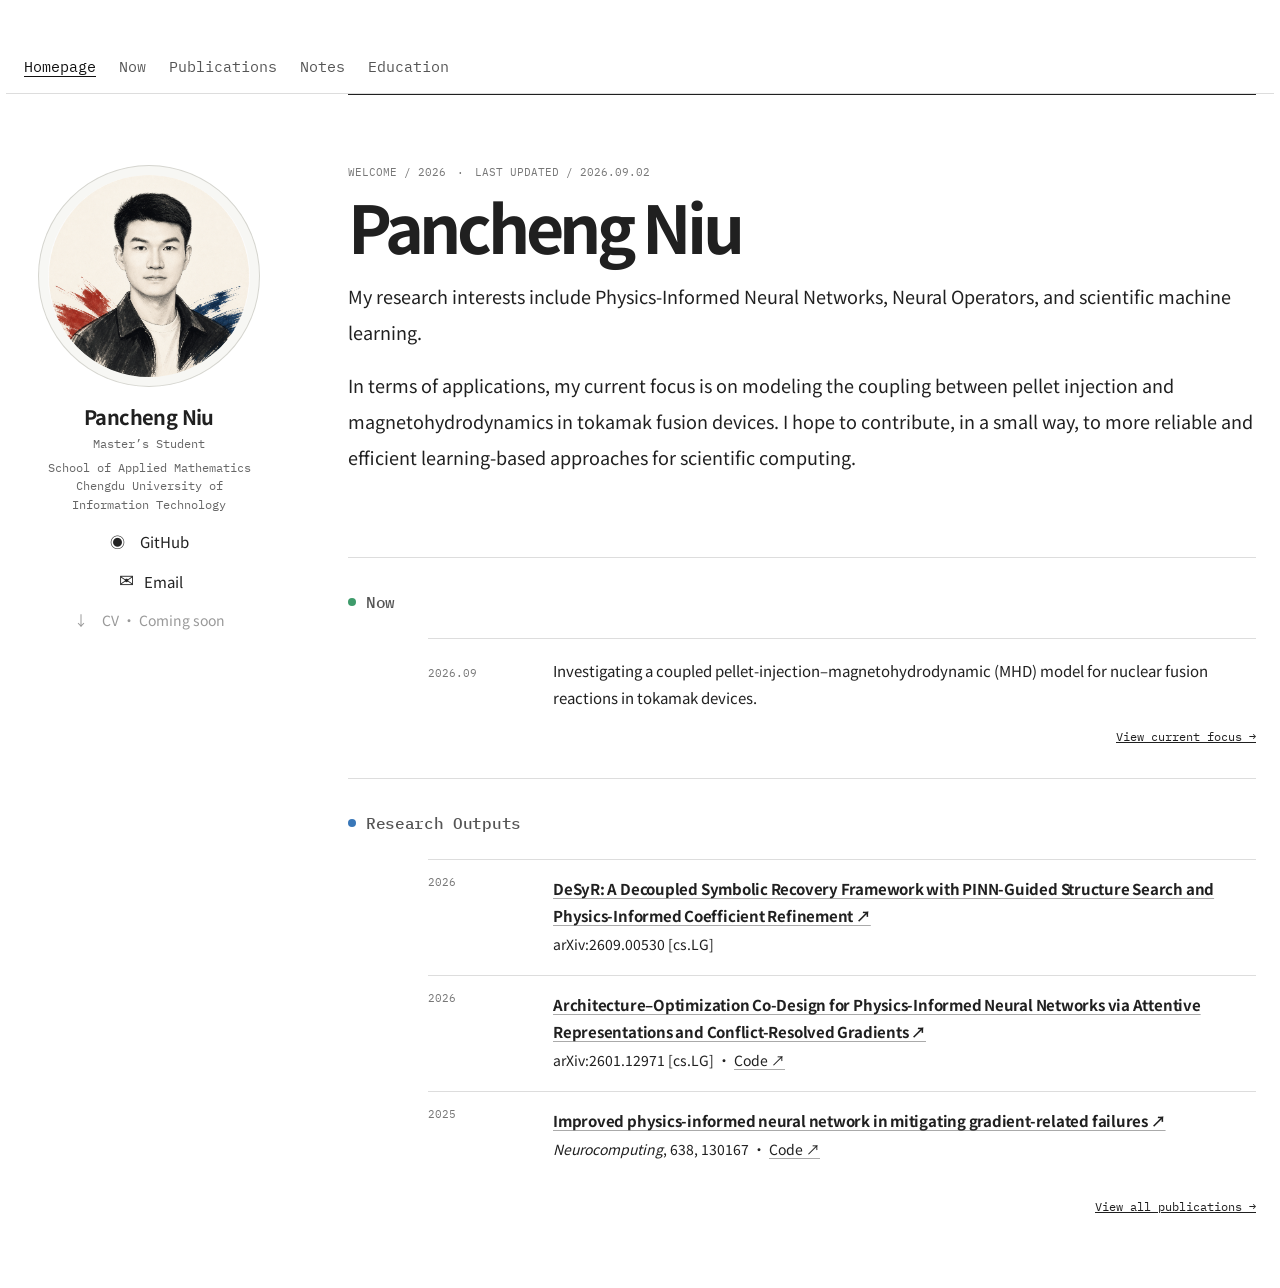
==== commit bab0bb54: "Simplify homepage introduction" ====
--- a/index.html
+++ b/index.html
@@ -36,7 +36,7 @@
         <p class="kicker">WELCOME / 2026　·　LAST UPDATED / 2026.09.02</p>
         <h1>Pancheng Niu</h1>
         <p class="profile-role">Master’s Student · School of Applied Mathematics, Chengdu University of Information Technology</p>
-        <p class="home-copy">I am a master’s student in Big Data Technology and Engineering at the School of Applied Mathematics, Chengdu University of Information Technology. My broader interests include Physics-Informed Neural Networks, Neural Operators, and scientific machine learning.</p>
+        <p class="home-copy">My research interests include Physics-Informed Neural Networks, Neural Operators, and scientific machine learning.</p>
         <p class="home-copy">In terms of applications, my current focus is on modeling the coupling between pellet injection and magnetohydrodynamics in tokamak fusion devices. I hope to contribute, in a small way, to more reliable and efficient learning-based approaches for scientific computing.</p>
       </div>
     </section>
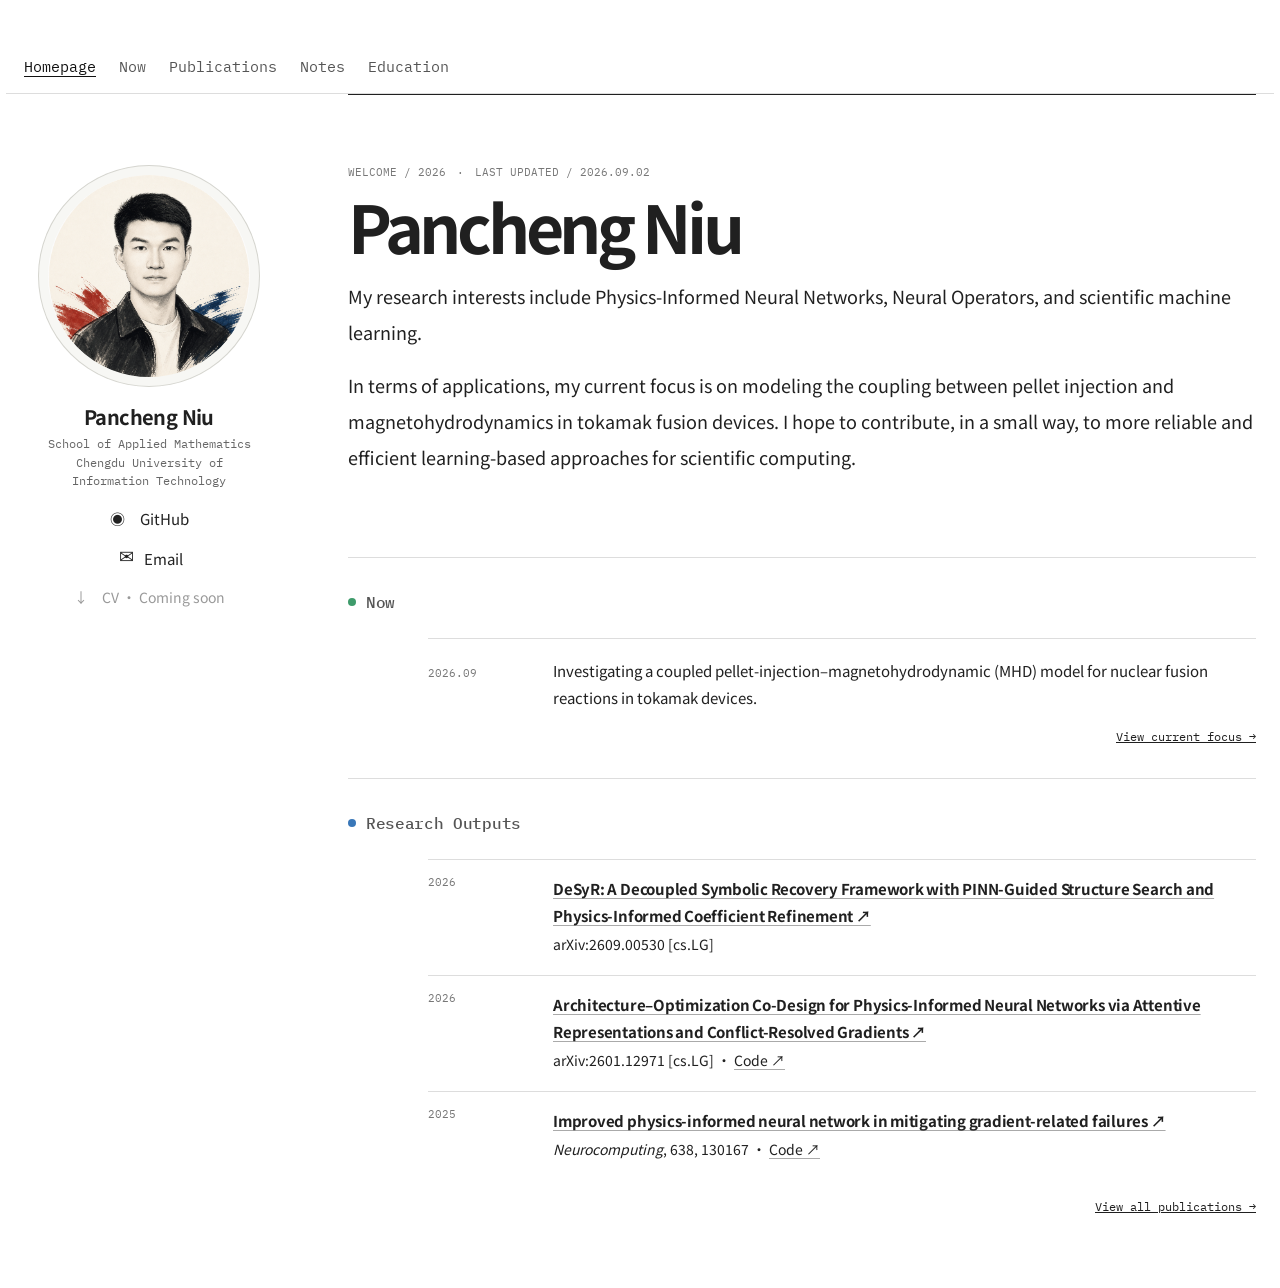
==== commit 92011bab: "Remove student title from homepage" ====
--- a/index.html
+++ b/index.html
@@ -3,7 +3,7 @@
 <head>
   <meta charset="UTF-8">
   <meta name="viewport" content="width=device-width,initial-scale=1">
-  <meta name="description" content="Pancheng Niu — Master's student in scientific machine learning">
+  <meta name="description" content="Pancheng Niu — scientific machine learning researcher">
   <title>Pancheng Niu | Homepage</title>
   <link rel="preconnect" href="https://fonts.googleapis.com">
   <link rel="preconnect" href="https://fonts.gstatic.com" crossorigin>
@@ -35,7 +35,7 @@
       <div>
         <p class="kicker">WELCOME / 2026　·　LAST UPDATED / 2026.09.02</p>
         <h1>Pancheng Niu</h1>
-        <p class="profile-role">Master’s Student · School of Applied Mathematics, Chengdu University of Information Technology</p>
+        <p class="profile-role">School of Applied Mathematics · Chengdu University of Information Technology</p>
         <p class="home-copy">My research interests include Physics-Informed Neural Networks, Neural Operators, and scientific machine learning.</p>
         <p class="home-copy">In terms of applications, my current focus is on modeling the coupling between pellet injection and magnetohydrodynamics in tokamak fusion devices. I hope to contribute, in a small way, to more reliable and efficient learning-based approaches for scientific computing.</p>
       </div>
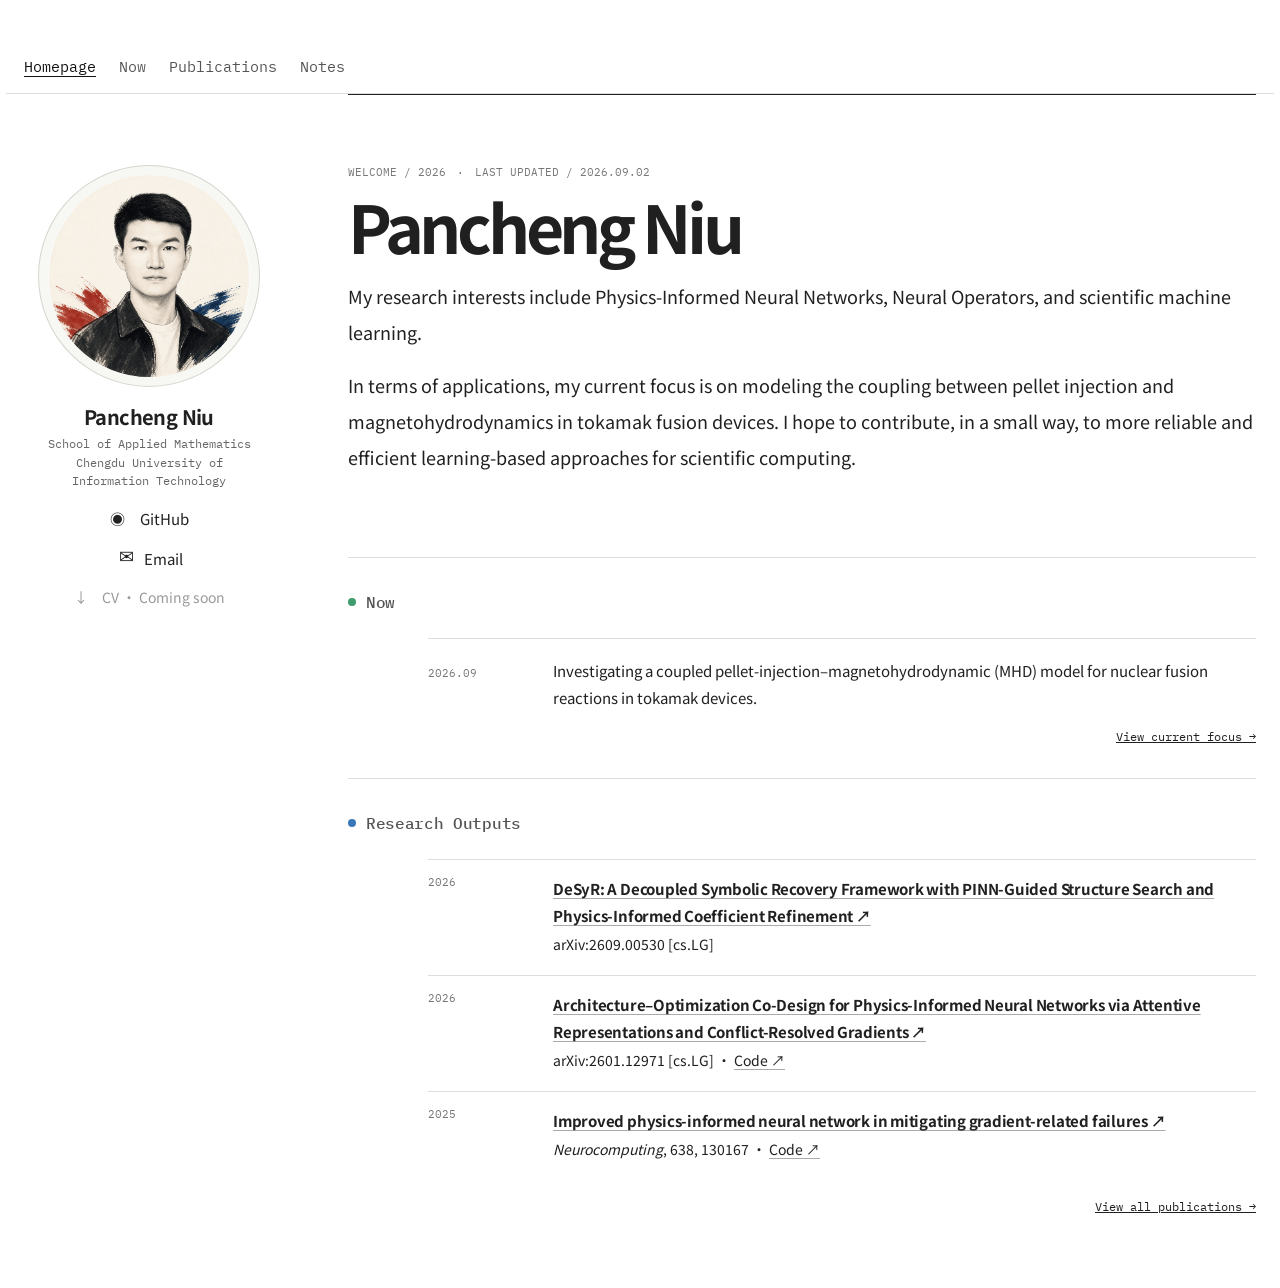
==== commit fded523c: "Hide education from site navigation" ====
--- a/index.html
+++ b/index.html
@@ -20,7 +20,6 @@
         <a href="now.html">Now</a>
         <a href="projects.html">Publications</a>
         <a href="notes.html">Notes</a>
-        <a href="experience.html">Education</a>
       </nav>
     </header>
     <section class="home-intro">
